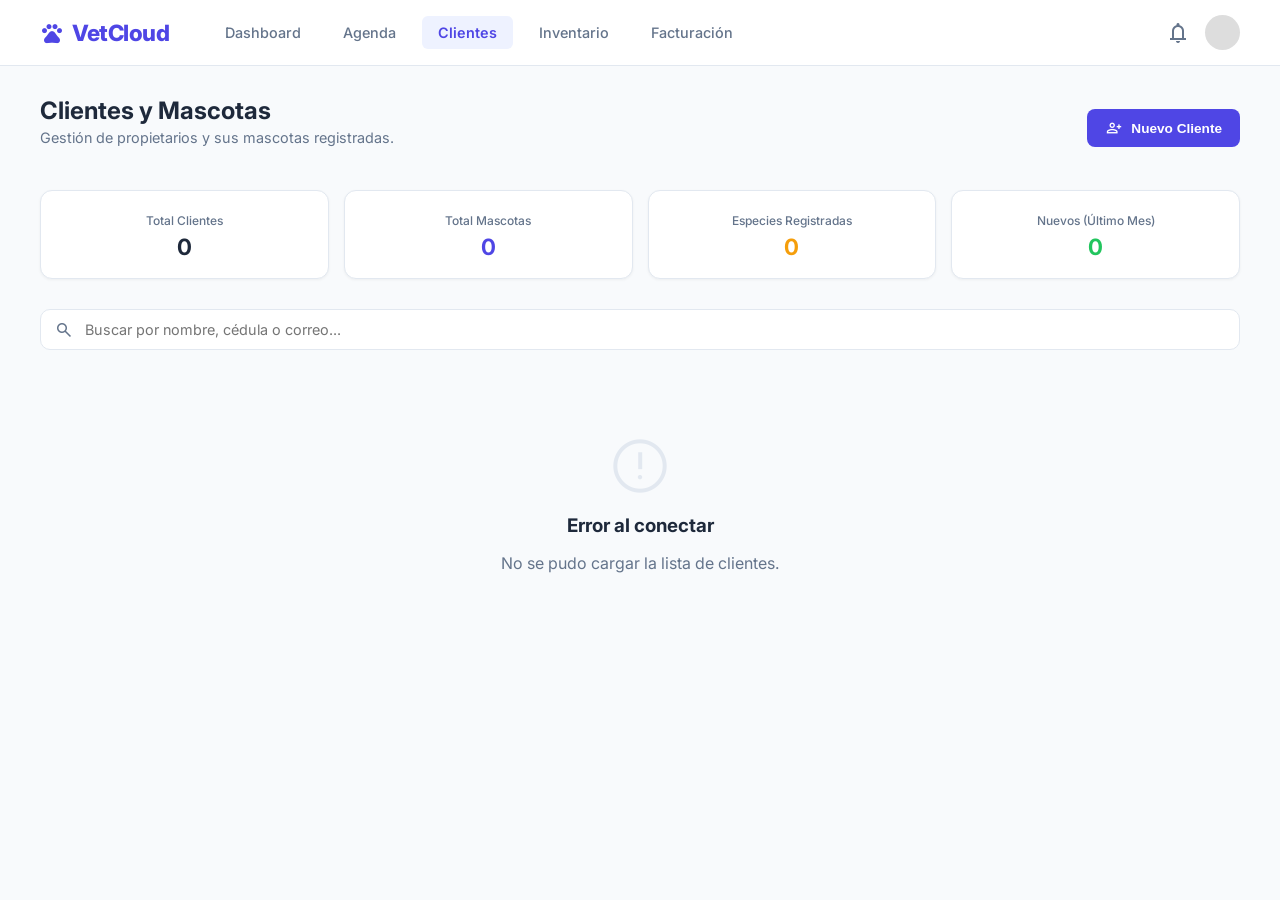
==== Vetcloud-main/Vetcloud-main/clientes.html @ 5e35da04 "añadido clientes y mascotas" ====
<!DOCTYPE html>
<html lang="es">

<head>
    <meta charset="UTF-8">
    <meta name="viewport" content="width=device-width, initial-scale=1.0">
    <title>VetCloud - Clientes y Mascotas</title>
    <meta name="description" content="Gestión de clientes y sus mascotas en VetCloud - Sistema veterinario">
    <link href="https://fonts.googleapis.com/css?family=Inter:400,500,600,700&display=swap" rel="stylesheet" />
    <link href="https://fonts.googleapis.com/css?family=Material+Symbols+Outlined" rel="stylesheet" />
    <style>
        :root {
            --primary: #4f46e5;
            --primary-light: #eef2ff;
            --success: #22c55e;
            --warning: #f59e0b;
            --danger: #ef4444;
            --bg-body: #f8fafc;
            --text-main: #1e293b;
            --text-muted: #64748b;
            --border: #e2e8f0;
            --white: #ffffff;
        }

        body {
            font-family: 'Inter', sans-serif;
            background-color: var(--bg-body);
            color: var(--text-main);
            margin: 0;
            padding: 0;
        }

        /* --- Navbar --- */
        nav {
            height: 65px;
            background: var(--white);
            border-bottom: 1px solid var(--border);
            display: flex;
            align-items: center;
            justify-content: space-between;
            padding: 0 40px;
            position: sticky;
            top: 0;
            z-index: 100;
        }

        .nav-left {
            display: flex;
            align-items: center;
            gap: 40px;
        }

        .logo {
            font-size: 1.4rem;
            font-weight: 800;
            color: var(--primary);
            letter-spacing: -0.5px;
            display: flex;
            align-items: center;
            gap: 8px;
        }

        .nav-links {
            list-style: none;
            padding: 0;
            margin: 0;
            display: flex;
            gap: 10px;
        }

        .nav-links li {
            list-style: none;
        }

        .nav-links a {
            display: block;
            text-decoration: none;
            padding: 8px 16px;
            border-radius: 6px;
            cursor: pointer;
            color: var(--text-muted);
            font-size: 0.9rem;
            font-weight: 500;
            transition: 0.2s;
        }

        .nav-links a:hover {
            color: var(--primary);
            background: var(--primary-light);
        }

        .nav-links li.active a {
            color: var(--primary);
            background: var(--primary-light);
            font-weight: 600;
        }

        /* --- Main --- */
        main {
            max-width: 1200px;
            margin: 30px auto;
            padding: 0 20px;
        }

        .header-section {
            display: flex;
            justify-content: space-between;
            align-items: center;
            margin-bottom: 30px;
        }

        .btn-add {
            background: var(--primary);
            color: white;
            border: none;
            padding: 10px 18px;
            border-radius: 8px;
            font-weight: 600;
            cursor: pointer;
            display: flex;
            align-items: center;
            gap: 8px;
            transition: 0.2s;
            font-size: 0.85rem;
        }

        .btn-add:hover {
            background: #4338ca;
            transform: translateY(-1px);
        }

        /* Stats */
        .stats-grid {
            display: grid;
            grid-template-columns: repeat(4, 1fr);
            gap: 15px;
            margin-bottom: 30px;
        }

        .stat-card {
            background: var(--white);
            padding: 18px;
            border-radius: 12px;
            border: 1px solid var(--border);
            box-shadow: 0 1px 3px rgba(0, 0, 0, 0.05);
            text-align: center;
            transition: 0.2s;
        }

        .stat-card:hover {
            box-shadow: 0 4px 12px rgba(0, 0, 0, 0.08);
            transform: translateY(-2px);
        }

        .stat-label {
            color: var(--text-muted);
            font-size: 0.75rem;
            font-weight: 500;
        }

        .stat-value {
            font-size: 1.4rem;
            font-weight: 700;
            display: block;
            margin-top: 4px;
        }

        /* Search */
        .search-bar {
            display: flex;
            gap: 12px;
            margin-bottom: 24px;
        }

        .search-input-wrapper {
            flex: 1;
            position: relative;
        }

        .search-input-wrapper .material-symbols-outlined {
            position: absolute;
            left: 14px;
            top: 50%;
            transform: translateY(-50%);
            color: var(--text-muted);
            font-size: 20px;
        }

        .search-input-wrapper input {
            width: 100%;
            padding: 11px 14px 11px 44px;
            border: 1px solid var(--border);
            border-radius: 10px;
            font-family: 'Inter', sans-serif;
            font-size: 0.9rem;
            box-sizing: border-box;
            transition: 0.2s;
            background: var(--white);
        }

        .search-input-wrapper input:focus {
            outline: none;
            border-color: var(--primary);
            box-shadow: 0 0 0 3px rgba(79, 70, 229, 0.1);
        }

        /* Clients Grid */
        .clientes-grid {
            display: grid;
            grid-template-columns: repeat(auto-fill, minmax(340px, 1fr));
            gap: 16px;
            margin-bottom: 30px;
        }

        .cliente-card {
            background: var(--white);
            border-radius: 14px;
            border: 1px solid var(--border);
            padding: 22px;
            box-shadow: 0 1px 3px rgba(0, 0, 0, 0.05);
            transition: 0.25s;
            cursor: pointer;
            position: relative;
            overflow: hidden;
        }

        .cliente-card::before {
            content: '';
            position: absolute;
            top: 0;
            left: 0;
            right: 0;
            height: 3px;
            background: linear-gradient(90deg, var(--primary), #818cf8);
            opacity: 0;
            transition: 0.25s;
        }

        .cliente-card:hover {
            box-shadow: 0 8px 25px rgba(79, 70, 229, 0.12);
            transform: translateY(-3px);
            border-color: rgba(79, 70, 229, 0.3);
        }

        .cliente-card:hover::before {
            opacity: 1;
        }

        .cliente-header {
            display: flex;
            justify-content: space-between;
            align-items: flex-start;
            margin-bottom: 14px;
        }

        .cliente-avatar {
            width: 48px;
            height: 48px;
            border-radius: 12px;
            background: linear-gradient(135deg, var(--primary), #818cf8);
            color: white;
            display: flex;
            align-items: center;
            justify-content: center;
            font-weight: 700;
            font-size: 1.1rem;
            flex-shrink: 0;
        }

        .cliente-actions {
            display: flex;
            gap: 4px;
            opacity: 0;
            transition: 0.2s;
        }

        .cliente-card:hover .cliente-actions {
            opacity: 1;
        }

        .action-btn-sm {
            background: var(--bg-body);
            border: none;
            padding: 6px;
            border-radius: 6px;
            cursor: pointer;
            color: var(--text-muted);
            transition: 0.2s;
            display: flex;
            align-items: center;
        }

        .action-btn-sm:hover {
            background: var(--primary-light);
            color: var(--primary);
        }

        .action-btn-sm.danger:hover {
            background: #fee2e2;
            color: var(--danger);
        }

        .action-btn-sm .material-symbols-outlined {
            font-size: 18px;
        }

        .cliente-info h3 {
            margin: 0 0 4px;
            font-size: 1rem;
            font-weight: 700;
        }

        .cliente-info .cedula {
            color: var(--text-muted);
            font-size: 0.8rem;
            font-weight: 500;
        }

        .cliente-details {
            display: flex;
            flex-direction: column;
            gap: 6px;
            margin-top: 12px;
            padding-top: 12px;
            border-top: 1px solid var(--border);
        }

        .cliente-detail {
            display: flex;
            align-items: center;
            gap: 8px;
            color: var(--text-muted);
            font-size: 0.82rem;
        }

        .cliente-detail .material-symbols-outlined {
            font-size: 16px;
            color: var(--primary);
        }

        .mascotas-count {
            display: inline-flex;
            align-items: center;
            gap: 5px;
            background: var(--primary-light);
            color: var(--primary);
            padding: 4px 10px;
            border-radius: 20px;
            font-size: 0.72rem;
            font-weight: 700;
            margin-top: 10px;
        }

        .mascotas-count .material-symbols-outlined {
            font-size: 14px;
        }

        /* Panel de mascotas */
        .mascotas-panel-overlay {
            display: none;
            position: fixed;
            inset: 0;
            background: rgba(0, 0, 0, 0.4);
            z-index: 200;
            justify-content: flex-end;
        }

        .mascotas-panel-overlay.active {
            display: flex;
        }

        .mascotas-panel {
            background: var(--white);
            width: 520px;
            max-width: 90vw;
            height: 100vh;
            overflow-y: auto;
            box-shadow: -10px 0 40px rgba(0, 0, 0, 0.15);
            animation: slideInPanel 0.3s ease;
        }

        @keyframes slideInPanel {
            from {
                transform: translateX(100%);
            }
            to {
                transform: translateX(0);
            }
        }

        .panel-header {
            padding: 24px;
            border-bottom: 1px solid var(--border);
            display: flex;
            justify-content: space-between;
            align-items: center;
            position: sticky;
            top: 0;
            background: var(--white);
            z-index: 10;
        }

        .panel-header h2 {
            margin: 0;
            font-size: 1.15rem;
        }

        .panel-close {
            background: var(--bg-body);
            border: none;
            padding: 8px;
            border-radius: 8px;
            cursor: pointer;
            color: var(--text-muted);
            transition: 0.2s;
            display: flex;
            align-items: center;
        }

        .panel-close:hover {
            background: #fee2e2;
            color: var(--danger);
        }

        .panel-client-info {
            padding: 20px 24px;
            background: var(--bg-body);
            border-bottom: 1px solid var(--border);
        }

        .panel-client-info h3 {
            margin: 0 0 6px;
            font-size: 1rem;
        }

        .panel-client-info p {
            margin: 2px 0;
            font-size: 0.82rem;
            color: var(--text-muted);
        }

        .panel-body {
            padding: 24px;
        }

        .panel-section-header {
            display: flex;
            justify-content: space-between;
            align-items: center;
            margin-bottom: 16px;
        }

        .panel-section-header h3 {
            margin: 0;
            font-size: 0.95rem;
            display: flex;
            align-items: center;
            gap: 6px;
        }

        .panel-section-header h3 .material-symbols-outlined {
            font-size: 20px;
            color: var(--primary);
        }

        .btn-add-sm {
            background: var(--primary);
            color: white;
            border: none;
            padding: 7px 14px;
            border-radius: 7px;
            font-weight: 600;
            cursor: pointer;
            font-size: 0.78rem;
            display: flex;
            align-items: center;
            gap: 5px;
            transition: 0.2s;
        }

        .btn-add-sm:hover {
            background: #4338ca;
        }

        .btn-add-sm .material-symbols-outlined {
            font-size: 16px;
        }

        /* Mascota Card */
        .mascota-card {
            background: var(--bg-body);
            border: 1px solid var(--border);
            border-radius: 12px;
            padding: 18px;
            margin-bottom: 12px;
            transition: 0.2s;
        }

        .mascota-card:hover {
            border-color: rgba(79, 70, 229, 0.3);
            box-shadow: 0 2px 8px rgba(0, 0, 0, 0.06);
        }

        .mascota-header {
            display: flex;
            justify-content: space-between;
            align-items: flex-start;
            margin-bottom: 10px;
        }

        .mascota-icon {
            width: 40px;
            height: 40px;
            border-radius: 10px;
            display: flex;
            align-items: center;
            justify-content: center;
            font-size: 20px;
        }

        .mascota-icon.perro {
            background: #fef3c7;
        }

        .mascota-icon.gato {
            background: #f3e8ff;
        }

        .mascota-icon.ave {
            background: #e0f2fe;
        }

        .mascota-icon.otro {
            background: #dcfce7;
        }

        .mascota-info h4 {
            margin: 0 0 3px;
            font-size: 0.95rem;
            font-weight: 700;
        }

        .mascota-info .especie-raza {
            color: var(--text-muted);
            font-size: 0.78rem;
        }

        .mascota-details-grid {
            display: grid;
            grid-template-columns: repeat(2, 1fr);
            gap: 8px;
            margin-top: 10px;
        }

        .mascota-detail {
            display: flex;
            align-items: center;
            gap: 6px;
            font-size: 0.78rem;
            color: var(--text-muted);
        }

        .mascota-detail .material-symbols-outlined {
            font-size: 14px;
            color: var(--primary);
        }

        .mascota-notas {
            margin-top: 10px;
            padding-top: 10px;
            border-top: 1px dashed var(--border);
            font-size: 0.78rem;
            color: var(--text-muted);
        }

        .mascota-actions {
            display: flex;
            gap: 4px;
        }

        .empty-mascotas {
            text-align: center;
            padding: 40px 20px;
            color: var(--text-muted);
        }

        .empty-mascotas .material-symbols-outlined {
            font-size: 48px;
            color: var(--border);
            display: block;
            margin-bottom: 12px;
        }

        /* Modal */
        .modal-overlay {
            display: none;
            position: fixed;
            inset: 0;
            background: rgba(0, 0, 0, 0.4);
            z-index: 300;
            justify-content: center;
            align-items: center;
        }

        .modal-overlay.active {
            display: flex;
        }

        .modal {
            background: var(--white);
            border-radius: 16px;
            padding: 30px;
            width: 520px;
            max-width: 90vw;
            max-height: 85vh;
            overflow-y: auto;
            box-shadow: 0 20px 60px rgba(0, 0, 0, 0.15);
            animation: fadeInModal 0.25s ease;
        }

        @keyframes fadeInModal {
            from {
                transform: translateY(20px) scale(0.97);
                opacity: 0;
            }
            to {
                transform: translateY(0) scale(1);
                opacity: 1;
            }
        }

        .modal h2 {
            margin: 0 0 20px;
            font-size: 1.2rem;
        }

        .form-group {
            margin-bottom: 16px;
        }

        .form-group label {
            display: block;
            font-size: 0.8rem;
            font-weight: 600;
            color: var(--text-muted);
            margin-bottom: 6px;
            text-transform: uppercase;
            letter-spacing: 0.5px;
        }

        .form-group input,
        .form-group select,
        .form-group textarea {
            width: 100%;
            padding: 10px 14px;
            border: 1px solid var(--border);
            border-radius: 8px;
            font-family: 'Inter', sans-serif;
            font-size: 0.9rem;
            box-sizing: border-box;
            transition: 0.2s;
        }

        .form-group input:focus,
        .form-group select:focus,
        .form-group textarea:focus {
            outline: none;
            border-color: var(--primary);
            box-shadow: 0 0 0 3px rgba(79, 70, 229, 0.1);
        }

        .form-group textarea {
            resize: vertical;
            min-height: 80px;
        }

        .form-row {
            display: grid;
            grid-template-columns: 1fr 1fr;
            gap: 12px;
        }

        .form-row-3 {
            display: grid;
            grid-template-columns: 1fr 1fr 1fr;
            gap: 12px;
        }

        .modal-actions {
            display: flex;
            gap: 10px;
            margin-top: 20px;
        }

        .modal-actions button {
            flex: 1;
            padding: 12px;
            border-radius: 8px;
            font-weight: 600;
            cursor: pointer;
            font-size: 0.9rem;
            transition: 0.2s;
        }

        .btn-cancel {
            background: var(--bg-body);
            border: 1px solid var(--border);
            color: var(--text-main);
        }

        .btn-cancel:hover {
            background: #e2e8f0;
        }

        .btn-submit {
            background: var(--primary);
            border: none;
            color: white;
        }

        .btn-submit:hover {
            background: #4338ca;
        }

        /* Toast */
        .toast {
            position: fixed;
            bottom: 30px;
            right: 30px;
            background: #065f46;
            color: white;
            padding: 14px 24px;
            border-radius: 10px;
            font-weight: 600;
            font-size: 0.9rem;
            z-index: 400;
            display: none;
            box-shadow: 0 4px 15px rgba(0, 0, 0, 0.2);
        }

        .toast.show {
            display: block;
            animation: slideIn 0.3s ease;
        }

        .toast.error {
            background: var(--danger);
        }

        @keyframes slideIn {
            from {
                transform: translateY(20px);
                opacity: 0;
            }
            to {
                transform: translateY(0);
                opacity: 1;
            }
        }

        .empty-state {
            text-align: center;
            padding: 60px 20px;
            color: var(--text-muted);
        }

        .empty-state .material-symbols-outlined {
            font-size: 64px;
            color: var(--border);
            display: block;
            margin-bottom: 16px;
        }

        .empty-state h3 {
            margin: 0 0 8px;
            color: var(--text-main);
        }

        @media (max-width: 768px) {
            .stats-grid {
                grid-template-columns: repeat(2, 1fr);
            }

            .clientes-grid {
                grid-template-columns: 1fr;
            }

            .form-row,
            .form-row-3 {
                grid-template-columns: 1fr;
            }

            .mascotas-panel {
                width: 100vw;
            }
        }
        /* Inline pet cards in modal */
        .mascota-inline-card {
            background: var(--bg-body);
            border: 1px solid var(--border);
            border-radius: 10px;
            padding: 16px;
            margin-bottom: 10px;
            position: relative;
            animation: fadeInModal 0.2s ease;
        }

        .mascota-inline-header {
            display: flex;
            justify-content: space-between;
            align-items: center;
            margin-bottom: 12px;
        }

        .mascota-inline-header span {
            font-weight: 700;
            font-size: 0.85rem;
            color: var(--primary);
            display: flex;
            align-items: center;
            gap: 5px;
        }

        .btn-remove-mascota {
            background: none;
            border: none;
            color: #cbd5e1;
            cursor: pointer;
            padding: 4px;
            border-radius: 4px;
            transition: 0.2s;
            display: flex;
            align-items: center;
        }

        .btn-remove-mascota:hover {
            color: var(--danger);
            background: #fee2e2;
        }

        .mascota-inline-card .form-group {
            margin-bottom: 10px;
        }

        .mascota-inline-card .form-group label {
            font-size: 0.7rem;
            margin-bottom: 4px;
        }

        .mascota-inline-card .form-group input,
        .mascota-inline-card .form-group select {
            padding: 8px 10px;
            font-size: 0.82rem;
        }
    </style>
</head>

<body>

    <nav>
        <div class="nav-left">
            <div class="logo">
                <span class="material-symbols-outlined">pets</span> VetCloud
            </div>
            <ul class="nav-links">
                <li><a href="menu.html">Dashboard</a></li>
                <li><a href="agenda.html">Agenda</a></li>
                <li class="active"><a href="clientes.html">Clientes</a></li>
                <li><a href="inventario.html">Inventario</a></li>
                <li><a href="factura.html">Facturación</a></li>
            </ul>
        </div>
        <div class="nav-right" style="display: flex; align-items: center; gap: 15px;">
            <span class="material-symbols-outlined"
                style="color: var(--text-muted); cursor: pointer;">notifications</span>
            <div style="width: 35px; height: 35px; background: #ddd; border-radius: 50%;"></div>
        </div>
    </nav>

    <main>
        <header class="header-section">
            <div>
                <h1 style="margin:0; font-size: 1.5rem; font-weight: 700;">Clientes y Mascotas</h1>
                <p style="color: var(--text-muted); font-size: 0.9rem; margin-top: 4px;">Gestión de propietarios y sus mascotas registradas.</p>
            </div>
            <button class="btn-add" onclick="abrirModalCliente()">
                <span class="material-symbols-outlined" style="font-size: 18px;">person_add</span> Nuevo Cliente
            </button>
        </header>

        <!-- Stats -->
        <section class="stats-grid">
            <div class="stat-card">
                <span class="stat-label">Total Clientes</span>
                <span class="stat-value" id="stat-clientes">—</span>
            </div>
            <div class="stat-card">
                <span class="stat-label">Total Mascotas</span>
                <span class="stat-value" id="stat-mascotas" style="color: var(--primary);">—</span>
            </div>
            <div class="stat-card">
                <span class="stat-label">Especies Registradas</span>
                <span class="stat-value" id="stat-especies" style="color: var(--warning);">—</span>
            </div>
            <div class="stat-card">
                <span class="stat-label">Nuevos (Último Mes)</span>
                <span class="stat-value" id="stat-nuevos" style="color: var(--success);">—</span>
            </div>
        </section>

        <!-- Search -->
        <div class="search-bar">
            <div class="search-input-wrapper">
                <span class="material-symbols-outlined">search</span>
                <input type="text" id="buscarCliente" placeholder="Buscar por nombre, cédula o correo..." oninput="buscarClientes()">
            </div>
        </div>

        <!-- Clients Grid -->
        <div class="clientes-grid" id="clientesGrid">
            <div class="empty-state" style="grid-column: 1 / -1;">
                <span class="material-symbols-outlined">hourglass_empty</span>
                <h3>Cargando clientes...</h3>
            </div>
        </div>
    </main>

    <!-- Modal Cliente + Mascotas -->
    <div class="modal-overlay" id="modalCliente">
        <div class="modal" style="width: 640px;">
            <h2 id="modalClienteTitulo">Nuevo Cliente</h2>
            <form id="formCliente" onsubmit="enviarFormularioCliente(event)">
                <input type="hidden" id="clienteAccion" value="crear_cliente">
                <input type="hidden" id="clienteId">

                <div class="form-row">
                    <div class="form-group">
                        <label>Cédula</label>
                        <input type="text" id="inp-cedula" required placeholder="V-12345678">
                    </div>
                    <div class="form-group">
                        <label>Nombre Completo</label>
                        <input type="text" id="inp-nombre" required placeholder="Nombre y Apellido">
                    </div>
                </div>

                <div class="form-row">
                    <div class="form-group">
                        <label>Teléfono</label>
                        <input type="text" id="inp-telefono" placeholder="0412-1234567">
                    </div>
                    <div class="form-group">
                        <label>Correo Electrónico</label>
                        <input type="email" id="inp-email" placeholder="correo@ejemplo.com">
                    </div>
                </div>

                <div class="form-group">
                    <label>Dirección</label>
                    <textarea id="inp-direccion" placeholder="Dirección completa del cliente..." style="min-height: 60px;"></textarea>
                </div>

                <!-- Sección de mascotas inline -->
                <div id="seccionMascotas" style="margin-top: 8px;">
                    <div style="display: flex; justify-content: space-between; align-items: center; margin-bottom: 12px; padding-top: 16px; border-top: 2px solid var(--border);">
                        <label style="display: flex; align-items: center; gap: 6px; margin: 0; font-size: 0.85rem; font-weight: 700; color: var(--text-main); text-transform: none; letter-spacing: 0;">
                            <span class="material-symbols-outlined" style="font-size: 20px; color: var(--primary);">pets</span>
                            Mascotas del Cliente
                        </label>
                        <button type="button" class="btn-add-sm" onclick="agregarMascotaInline()">
                            <span class="material-symbols-outlined">add</span> Agregar Mascota
                        </button>
                    </div>
                    <div id="mascotasInlineList">
                        <!-- Se llena dinámicamente -->
                    </div>
                    <div id="sinMascotasMsg" style="text-align: center; padding: 20px; color: var(--text-muted); font-size: 0.82rem; background: var(--bg-body); border-radius: 10px; border: 1px dashed var(--border);">
                        <span class="material-symbols-outlined" style="font-size: 28px; color: var(--border); display: block; margin-bottom: 6px;">pets</span>
                        Haz clic en "Agregar Mascota" para registrar las mascotas del cliente.
                    </div>
                </div>

                <div class="modal-actions">
                    <button type="button" class="btn-cancel" onclick="cerrarModalCliente()">Cancelar</button>
                    <button type="submit" class="btn-submit">Guardar Cliente y Mascotas</button>
                </div>
            </form>
        </div>
    </div>

    <!-- Modal Mascota -->
    <div class="modal-overlay" id="modalMascota">
        <div class="modal">
            <h2 id="modalMascotaTitulo">Nueva Mascota</h2>
            <form id="formMascota" action="clientes_post.php" method="POST">
                <input type="hidden" name="accion" id="mascotaAccion" value="crear_mascota">
                <input type="hidden" name="id_mascota" id="mascotaId">
                <input type="hidden" name="id_cliente" id="mascotaClienteId">

                <div class="form-row">
                    <div class="form-group">
                        <label>Nombre de la Mascota</label>
                        <input type="text" name="nombre_animal" id="inp-m-nombre" required placeholder="Nombre de la mascota">
                    </div>
                    <div class="form-group">
                        <label>Especie</label>
                        <select name="especie" id="inp-m-especie" required>
                            <option value="">— Seleccione —</option>
                            <option value="Perro">Perro</option>
                            <option value="Gato">Gato</option>
                            <option value="Ave">Ave</option>
                            <option value="Reptil">Reptil</option>
                            <option value="Roedor">Roedor</option>
                            <option value="Otro">Otro</option>
                        </select>
                    </div>
                </div>

                <div class="form-row-3">
                    <div class="form-group">
                        <label>Raza</label>
                        <input type="text" name="raza" id="inp-m-raza" placeholder="Labrador, Siamés...">
                    </div>
                    <div class="form-group">
                        <label>Edad</label>
                        <input type="text" name="edad" id="inp-m-edad" placeholder="2 años">
                    </div>
                    <div class="form-group">
                        <label>Peso (kg)</label>
                        <input type="number" step="0.1" name="peso" id="inp-m-peso" placeholder="5.5">
                    </div>
                </div>

                <div class="form-row">
                    <div class="form-group">
                        <label>Sexo</label>
                        <select name="sexo" id="inp-m-sexo">
                            <option value="">— Seleccione —</option>
                            <option value="Macho">Macho</option>
                            <option value="Hembra">Hembra</option>
                        </select>
                    </div>
                    <div class="form-group">
                        <label>Color</label>
                        <input type="text" name="color" id="inp-m-color" placeholder="Negro, Blanco...">
                    </div>
                </div>

                <div class="form-group">
                    <label>Notas Médicas</label>
                    <textarea name="notas_medicas" id="inp-m-notas" placeholder="Alergias, condiciones, tratamientos..."></textarea>
                </div>

                <div class="modal-actions">
                    <button type="button" class="btn-cancel" onclick="cerrarModalMascota()">Cancelar</button>
                    <button type="submit" class="btn-submit">Guardar Mascota</button>
                </div>
            </form>
        </div>
    </div>

    <!-- Panel lateral de mascotas -->
    <div class="mascotas-panel-overlay" id="panelMascotas">
        <div class="mascotas-panel">
            <div class="panel-header">
                <h2>Mascotas del Cliente</h2>
                <button class="panel-close" onclick="cerrarPanel()">
                    <span class="material-symbols-outlined">close</span>
                </button>
            </div>
            <div class="panel-client-info" id="panelClienteInfo">
                <!-- Se llena dinámicamente -->
            </div>
            <div class="panel-body">
                <div class="panel-section-header">
                    <h3>
                        <span class="material-symbols-outlined">pets</span>
                        Mascotas Registradas
                    </h3>
                    <button class="btn-add-sm" id="btnAgregarMascota" onclick="abrirModalMascota()">
                        <span class="material-symbols-outlined">add</span> Agregar
                    </button>
                </div>
                <div id="listaMascotas">
                    <!-- Se llena dinámicamente -->
                </div>
            </div>
        </div>
    </div>

    <div class="toast" id="toast"></div>

    <script>
        let clienteActual = null;
        let debounceTimer = null;
        let mascotaInlineCount = 0;

        // ===== Cargar estadísticas =====
        function cargarEstadisticas() {
            fetch('clientes_post.php?accion=estadisticas')
                .then(r => r.json())
                .then(data => {
                    document.getElementById('stat-clientes').textContent = data.total_clientes;
                    document.getElementById('stat-mascotas').textContent = data.total_mascotas;
                    document.getElementById('stat-especies').textContent = data.total_especies;
                    document.getElementById('stat-nuevos').textContent = data.nuevos_mes;
                })
                .catch(() => {
                    document.getElementById('stat-clientes').textContent = '0';
                    document.getElementById('stat-mascotas').textContent = '0';
                    document.getElementById('stat-especies').textContent = '0';
                    document.getElementById('stat-nuevos').textContent = '0';
                });
        }

        // ===== Cargar clientes =====
        function cargarClientes(buscar = '') {
            fetch('clientes_post.php?accion=listar&buscar=' + encodeURIComponent(buscar))
                .then(r => r.json())
                .then(clientes => {
                    const grid = document.getElementById('clientesGrid');
                    if (!clientes || clientes.length === 0) {
                        grid.innerHTML = `
                            <div class="empty-state" style="grid-column: 1 / -1;">
                                <span class="material-symbols-outlined">person_off</span>
                                <h3>No se encontraron clientes</h3>
                                <p>Registra un nuevo cliente para comenzar.</p>
                            </div>`;
                        return;
                    }

                    grid.innerHTML = clientes.map(c => {
                        const initials = c.nombre_completo.split(' ').map(n => n[0]).join('').substring(0, 2).toUpperCase();
                        return `
                        <div class="cliente-card" onclick="verMascotas(${c.id_cliente})">
                            <div class="cliente-header">
                                <div style="display: flex; gap: 14px; align-items: center;">
                                    <div class="cliente-avatar">${initials}</div>
                                    <div class="cliente-info">
                                        <h3>${c.nombre_completo}</h3>
                                        <span class="cedula">${c.cedula}</span>
                                    </div>
                                </div>
                                <div class="cliente-actions">
                                    <button class="action-btn-sm" onclick="event.stopPropagation(); editarCliente(${c.id_cliente})" title="Editar">
                                        <span class="material-symbols-outlined">edit</span>
                                    </button>
                                    <button class="action-btn-sm danger" onclick="event.stopPropagation(); eliminarCliente(${c.id_cliente}, '${c.nombre_completo.replace(/'/g, "\\'")}')" title="Eliminar">
                                        <span class="material-symbols-outlined">delete</span>
                                    </button>
                                </div>
                            </div>
                            <div class="cliente-details">
                                ${c.telefono ? `<div class="cliente-detail"><span class="material-symbols-outlined">call</span> ${c.telefono}</div>` : ''}
                                ${c.email ? `<div class="cliente-detail"><span class="material-symbols-outlined">mail</span> ${c.email}</div>` : ''}
                                ${c.direccion ? `<div class="cliente-detail"><span class="material-symbols-outlined">location_on</span> ${c.direccion}</div>` : ''}
                            </div>
                            <div class="mascotas-count">
                                <span class="material-symbols-outlined">pets</span>
                                ${c.total_mascotas} mascota${c.total_mascotas != 1 ? 's' : ''}
                            </div>
                        </div>`;
                    }).join('');
                })
                .catch(() => {
                    document.getElementById('clientesGrid').innerHTML = `
                        <div class="empty-state" style="grid-column: 1 / -1;">
                            <span class="material-symbols-outlined">error</span>
                            <h3>Error al conectar</h3>
                            <p>No se pudo cargar la lista de clientes.</p>
                        </div>`;
                });
        }

        // ===== Búsqueda con debounce =====
        function buscarClientes() {
            clearTimeout(debounceTimer);
            debounceTimer = setTimeout(() => {
                cargarClientes(document.getElementById('buscarCliente').value);
            }, 300);
        }

        // ===== Inline Pet Forms =====
        function agregarMascotaInline() {
            mascotaInlineCount++;
            const idx = mascotaInlineCount;
            document.getElementById('sinMascotasMsg').style.display = 'none';

            const div = document.createElement('div');
            div.className = 'mascota-inline-card';
            div.id = 'mascota-inline-' + idx;
            div.innerHTML = `
                <div class="mascota-inline-header">
                    <span><span class="material-symbols-outlined" style="font-size: 16px;">pets</span> Mascota #${idx}</span>
                    <button type="button" class="btn-remove-mascota" onclick="removerMascotaInline(${idx})">
                        <span class="material-symbols-outlined" style="font-size: 18px;">close</span>
                    </button>
                </div>
                <div class="form-row">
                    <div class="form-group">
                        <label>Nombre</label>
                        <input type="text" data-mascota="${idx}" data-field="nombre_animal" required placeholder="Nombre de la mascota">
                    </div>
                    <div class="form-group">
                        <label>Especie</label>
                        <select data-mascota="${idx}" data-field="especie" required>
                            <option value="">— Seleccione —</option>
                            <option value="Perro">Perro</option>
                            <option value="Gato">Gato</option>
                            <option value="Ave">Ave</option>
                            <option value="Reptil">Reptil</option>
                            <option value="Roedor">Roedor</option>
                            <option value="Otro">Otro</option>
                        </select>
                    </div>
                </div>
                <div class="form-row-3">
                    <div class="form-group">
                        <label>Raza</label>
                        <input type="text" data-mascota="${idx}" data-field="raza" placeholder="Labrador...">
                    </div>
                    <div class="form-group">
                        <label>Edad</label>
                        <input type="text" data-mascota="${idx}" data-field="edad" placeholder="2 años">
                    </div>
                    <div class="form-group">
                        <label>Peso (kg)</label>
                        <input type="number" step="0.1" data-mascota="${idx}" data-field="peso" placeholder="5.5">
                    </div>
                </div>
                <div class="form-row">
                    <div class="form-group">
                        <label>Sexo</label>
                        <select data-mascota="${idx}" data-field="sexo">
                            <option value="">— Seleccione —</option>
                            <option value="Macho">Macho</option>
                            <option value="Hembra">Hembra</option>
                        </select>
                    </div>
                    <div class="form-group">
                        <label>Color</label>
                        <input type="text" data-mascota="${idx}" data-field="color" placeholder="Negro, Blanco...">
                    </div>
                </div>
            `;
            document.getElementById('mascotasInlineList').appendChild(div);
        }

        function removerMascotaInline(idx) {
            const el = document.getElementById('mascota-inline-' + idx);
            if (el) el.remove();
            // Show placeholder if no pets left
            if (document.getElementById('mascotasInlineList').children.length === 0) {
                document.getElementById('sinMascotasMsg').style.display = 'block';
            }
        }

        function recogerMascotasInline() {
            const mascotas = [];
            const cards = document.querySelectorAll('.mascota-inline-card');
            cards.forEach(card => {
                const idx = card.id.replace('mascota-inline-', '');
                const getVal = (field) => {
                    const el = card.querySelector(`[data-mascota="${idx}"][data-field="${field}"]`);
                    return el ? el.value.trim() : '';
                };
                const nombre = getVal('nombre_animal');
                const especie = getVal('especie');
                if (nombre && especie) {
                    mascotas.push({
                        nombre_animal: nombre,
                        especie: especie,
                        raza: getVal('raza'),
                        edad: getVal('edad'),
                        peso: getVal('peso'),
                        sexo: getVal('sexo'),
                        color: getVal('color'),
                        notas_medicas: ''
                    });
                }
            });
            return mascotas;
        }

        // ===== Enviar formulario (cliente + mascotas por JSON) =====
        function enviarFormularioCliente(e) {
            e.preventDefault();
            const accion = document.getElementById('clienteAccion').value;
            const idCliente = document.getElementById('clienteId').value;

            // Si es editar, enviar como form POST normal
            if (accion === 'editar_cliente') {
                const form = document.createElement('form');
                form.method = 'POST';
                form.action = 'clientes_post.php';
                form.innerHTML = `
                    <input type="hidden" name="accion" value="editar_cliente">
                    <input type="hidden" name="id_cliente" value="${idCliente}">
                    <input type="hidden" name="cedula" value="${document.getElementById('inp-cedula').value}">
                    <input type="hidden" name="nombre_completo" value="${document.getElementById('inp-nombre').value}">
                    <input type="hidden" name="telefono" value="${document.getElementById('inp-telefono').value}">
                    <input type="hidden" name="email" value="${document.getElementById('inp-email').value}">
                    <input type="hidden" name="direccion" value="${document.getElementById('inp-direccion').value}">
                `;
                document.body.appendChild(form);
                form.submit();
                return;
            }

            // Crear cliente + mascotas via JSON
            const data = {
                accion: 'crear_cliente_con_mascotas',
                cliente: {
                    cedula: document.getElementById('inp-cedula').value,
                    nombre_completo: document.getElementById('inp-nombre').value,
                    telefono: document.getElementById('inp-telefono').value,
                    email: document.getElementById('inp-email').value,
                    direccion: document.getElementById('inp-direccion').value
                },
                mascotas: recogerMascotasInline()
            };

            // Validar que al menos los campos de mascota requeridos estén llenos
            const cards = document.querySelectorAll('.mascota-inline-card');
            for (const card of cards) {
                const idx = card.id.replace('mascota-inline-', '');
                const nombre = card.querySelector(`[data-mascota="${idx}"][data-field="nombre_animal"]`);
                const especie = card.querySelector(`[data-mascota="${idx}"][data-field="especie"]`);
                if (!nombre.value.trim() || !especie.value) {
                    nombre.focus();
                    mostrarToast('❌ Completa el nombre y especie de todas las mascotas', true);
                    return;
                }
            }

            fetch('clientes_post.php', {
                method: 'POST',
                headers: { 'Content-Type': 'application/json' },
                body: JSON.stringify(data)
            })
            .then(r => r.json())
            .then(res => {
                if (res.success) {
                    window.location.href = 'clientes.html?msg=cliente_creado';
                } else {
                    mostrarToast('❌ ' + (res.error || 'Error al crear cliente'), true);
                }
            })
            .catch(() => {
                mostrarToast('❌ Error de conexión', true);
            });
        }

        // ===== Modal Cliente =====
        function abrirModalCliente() {
            document.getElementById('modalClienteTitulo').textContent = 'Nuevo Cliente y Mascotas';
            document.getElementById('clienteAccion').value = 'crear_cliente';
            document.getElementById('formCliente').reset();
            document.getElementById('clienteId').value = '';
            // Limpiar mascotas inline
            document.getElementById('mascotasInlineList').innerHTML = '';
            document.getElementById('sinMascotasMsg').style.display = 'block';
            document.getElementById('seccionMascotas').style.display = 'block';
            mascotaInlineCount = 0;
            document.getElementById('modalCliente').classList.add('active');
        }

        function cerrarModalCliente() {
            document.getElementById('modalCliente').classList.remove('active');
        }

        function editarCliente(id) {
            fetch('clientes_post.php?accion=obtener_cliente&id=' + id)
                .then(r => r.json())
                .then(c => {
                    document.getElementById('modalClienteTitulo').textContent = 'Editar Cliente';
                    document.getElementById('clienteAccion').value = 'editar_cliente';
                    document.getElementById('clienteId').value = c.id_cliente;
                    document.getElementById('inp-cedula').value = c.cedula;
                    document.getElementById('inp-nombre').value = c.nombre_completo;
                    document.getElementById('inp-telefono').value = c.telefono || '';
                    document.getElementById('inp-email').value = c.email || '';
                    document.getElementById('inp-direccion').value = c.direccion || '';
                    // Ocultar sección de mascotas en modo edición
                    document.getElementById('seccionMascotas').style.display = 'none';
                    document.getElementById('modalCliente').classList.add('active');
                });
        }

        function eliminarCliente(id, nombre) {
            if (!confirm(`¿Seguro que desea eliminar al cliente "${nombre}"?\n\nNota: No podrá eliminarse si tiene mascotas registradas.`)) return;
            const form = document.createElement('form');
            form.method = 'POST';
            form.action = 'clientes_post.php';
            form.innerHTML = `<input type="hidden" name="accion" value="eliminar_cliente"><input type="hidden" name="id_cliente" value="${id}">`;
            document.body.appendChild(form);
            form.submit();
        }

        // ===== Panel de Mascotas =====
        function verMascotas(idCliente) {
            fetch('clientes_post.php?accion=obtener_cliente&id=' + idCliente)
                .then(r => r.json())
                .then(cliente => {
                    clienteActual = cliente;
                    document.getElementById('panelClienteInfo').innerHTML = `
                        <h3>${cliente.nombre_completo}</h3>
                        <p>${cliente.cedula} • ${cliente.telefono || 'Sin teléfono'}</p>
                        <p>${cliente.email || 'Sin correo'}</p>
                    `;
                    document.getElementById('mascotaClienteId').value = cliente.id_cliente;
                    cargarMascotasPanel(idCliente);
                    document.getElementById('panelMascotas').classList.add('active');
                });
        }

        function cerrarPanel() {
            document.getElementById('panelMascotas').classList.remove('active');
            clienteActual = null;
        }

        function cargarMascotasPanel(idCliente) {
            fetch('clientes_post.php?accion=listar_mascotas&id_cliente=' + idCliente)
                .then(r => r.json())
                .then(mascotas => {
                    const container = document.getElementById('listaMascotas');
                    if (!mascotas || mascotas.length === 0) {
                        container.innerHTML = `
                            <div class="empty-mascotas">
                                <span class="material-symbols-outlined">pets</span>
                                <p>Este cliente no tiene mascotas registradas.</p>
                            </div>`;
                        return;
                    }

                    container.innerHTML = mascotas.map(m => {
                        const iconClass = {
                            'Perro': 'perro', 'Gato': 'gato', 'Ave': 'ave'
                        }[m.especie] || 'otro';
                        const emoji = {
                            'Perro': '🐕', 'Gato': '🐱', 'Ave': '🐦', 'Reptil': '🦎', 'Roedor': '🐹'
                        }[m.especie] || '🐾';

                        return `
                        <div class="mascota-card">
                            <div class="mascota-header">
                                <div style="display: flex; gap: 12px; align-items: center;">
                                    <div class="mascota-icon ${iconClass}">${emoji}</div>
                                    <div class="mascota-info">
                                        <h4>${m.nombre_animal}</h4>
                                        <span class="especie-raza">${m.especie}${m.raza ? ' • ' + m.raza : ''}</span>
                                    </div>
                                </div>
                                <div class="mascota-actions">
                                    <button class="action-btn-sm" onclick="editarMascota(${m.id_mascota}, ${m.id_cliente})" title="Editar">
                                        <span class="material-symbols-outlined">edit</span>
                                    </button>
                                    <button class="action-btn-sm danger" onclick="eliminarMascota(${m.id_mascota}, ${m.id_cliente}, '${m.nombre_animal.replace(/'/g, "\\'")}')" title="Eliminar">
                                        <span class="material-symbols-outlined">delete</span>
                                    </button>
                                </div>
                            </div>
                            <div class="mascota-details-grid">
                                ${m.edad ? `<div class="mascota-detail"><span class="material-symbols-outlined">cake</span> ${m.edad}</div>` : ''}
                                ${m.peso ? `<div class="mascota-detail"><span class="material-symbols-outlined">monitor_weight</span> ${m.peso} kg</div>` : ''}
                                ${m.sexo ? `<div class="mascota-detail"><span class="material-symbols-outlined">${m.sexo === 'Macho' ? 'male' : 'female'}</span> ${m.sexo}</div>` : ''}
                                ${m.color ? `<div class="mascota-detail"><span class="material-symbols-outlined">palette</span> ${m.color}</div>` : ''}
                            </div>
                            ${m.notas_medicas ? `<div class="mascota-notas"><strong>Notas:</strong> ${m.notas_medicas}</div>` : ''}
                        </div>`;
                    }).join('');
                })
                .catch(() => {
                    document.getElementById('listaMascotas').innerHTML = `
                        <div class="empty-mascotas">
                            <span class="material-symbols-outlined">error</span>
                            <p>Error al cargar las mascotas.</p>
                        </div>`;
                });
        }

        // ===== Modal Mascota (para agregar desde panel) =====
        function abrirModalMascota() {
            document.getElementById('modalMascotaTitulo').textContent = 'Nueva Mascota';
            document.getElementById('mascotaAccion').value = 'crear_mascota';
            document.getElementById('formMascota').reset();
            document.getElementById('mascotaId').value = '';
            document.getElementById('mascotaClienteId').value = clienteActual.id_cliente;
            document.getElementById('modalMascota').classList.add('active');
        }

        function cerrarModalMascota() {
            document.getElementById('modalMascota').classList.remove('active');
        }

        function editarMascota(idMascota, idCliente) {
            fetch('clientes_post.php?accion=listar_mascotas&id_cliente=' + idCliente)
                .then(r => r.json())
                .then(mascotas => {
                    const m = mascotas.find(x => x.id_mascota == idMascota);
                    if (!m) return;

                    document.getElementById('modalMascotaTitulo').textContent = 'Editar Mascota';
                    document.getElementById('mascotaAccion').value = 'editar_mascota';
                    document.getElementById('mascotaId').value = m.id_mascota;
                    document.getElementById('mascotaClienteId').value = idCliente;
                    document.getElementById('inp-m-nombre').value = m.nombre_animal;
                    document.getElementById('inp-m-especie').value = m.especie;
                    document.getElementById('inp-m-raza').value = m.raza || '';
                    document.getElementById('inp-m-edad').value = m.edad || '';
                    document.getElementById('inp-m-peso').value = m.peso || '';
                    document.getElementById('inp-m-sexo').value = m.sexo || '';
                    document.getElementById('inp-m-color').value = m.color || '';
                    document.getElementById('inp-m-notas').value = m.notas_medicas || '';
                    document.getElementById('modalMascota').classList.add('active');
                });
        }

        function eliminarMascota(idMascota, idCliente, nombre) {
            if (!confirm(`¿Seguro que desea eliminar a "${nombre}"?\n\nNota: No podrá eliminarse si tiene citas registradas.`)) return;
            const form = document.createElement('form');
            form.method = 'POST';
            form.action = 'clientes_post.php';
            form.innerHTML = `<input type="hidden" name="accion" value="eliminar_mascota"><input type="hidden" name="id_mascota" value="${idMascota}"><input type="hidden" name="id_cliente" value="${idCliente}">`;
            document.body.appendChild(form);
            form.submit();
        }

        // ===== Cerrar modales con click afuera =====
        document.getElementById('modalCliente').addEventListener('click', function (e) {
            if (e.target === this) cerrarModalCliente();
        });
        document.getElementById('modalMascota').addEventListener('click', function (e) {
            if (e.target === this) cerrarModalMascota();
        });
        document.getElementById('panelMascotas').addEventListener('click', function (e) {
            if (e.target === this) cerrarPanel();
        });

        // ===== Toast =====
        function mostrarToast(msg, isError = false) {
            const t = document.getElementById('toast');
            t.textContent = msg;
            t.className = 'toast show' + (isError ? ' error' : '');
            setTimeout(() => t.className = 'toast', 3500);
        }

        // ===== Mensajes de URL =====
        const params = new URLSearchParams(window.location.search);
        if (params.get('msg')) {
            const msgs = {
                'cliente_creado': '✅ Cliente y mascotas registrados exitosamente',
                'cliente_editado': '✅ Cliente actualizado',
                'cliente_eliminado': '✅ Cliente eliminado',
                'mascota_creada': '✅ Mascota registrada exitosamente',
                'mascota_editada': '✅ Mascota actualizada',
                'mascota_eliminada': '✅ Mascota eliminada',
                'error_duplicado': '❌ Ya existe un cliente con esa cédula o correo',
                'error_tiene_mascotas': '❌ No se puede eliminar: tiene mascotas registradas',
                'error_mascota_citas': '❌ No se puede eliminar: la mascota tiene citas registradas',
                'error_general': '❌ Ocurrió un error inesperado'
            };
            const isError = params.get('msg').startsWith('error');
            mostrarToast(msgs[params.get('msg')] || '✅ Acción completada', isError);

            if (params.get('ver')) {
                setTimeout(() => verMascotas(parseInt(params.get('ver'))), 500);
            }

            window.history.replaceState({}, '', 'clientes.html');
        }

        // ===== Init =====
        cargarEstadisticas();
        cargarClientes();
    </script>

</body>

</html>
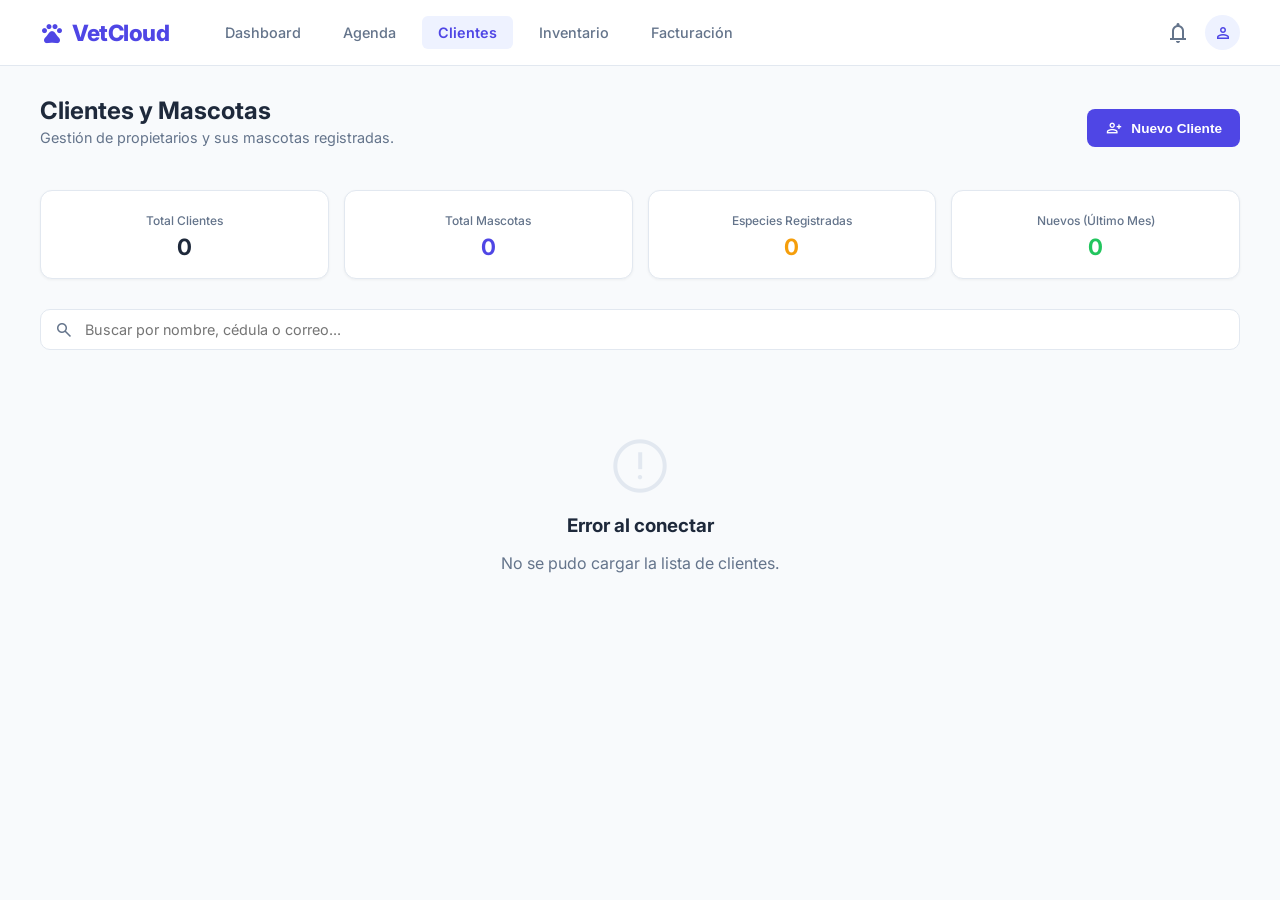
==== commit 214d4e37: "funcionamiento del logo" ====
--- a/Vetcloud-main/Vetcloud-main/clientes.html
+++ b/Vetcloud-main/Vetcloud-main/clientes.html
@@ -5,6 +5,7 @@
     <meta charset="UTF-8">
     <meta name="viewport" content="width=device-width, initial-scale=1.0">
     <title>VetCloud - Clientes y Mascotas</title>
+    <link rel="shortcut icon" href="./images/favicon.png" type="image/x-icon">
     <meta name="description" content="Gestión de clientes y sus mascotas en VetCloud - Sistema veterinario">
     <link href="https://fonts.googleapis.com/css?family=Inter:400,500,600,700&display=swap" rel="stylesheet" />
     <link href="https://fonts.googleapis.com/css?family=Material+Symbols+Outlined" rel="stylesheet" />
@@ -95,6 +96,38 @@
             font-weight: 600;
         }
 
+        /* --- Navbar Responsive --- */
+        @media (max-width: 768px) {
+            nav {
+                height: auto;
+                padding: 15px 20px;
+                flex-direction: column;
+                align-items: flex-start;
+                gap: 15px;
+            }
+            .nav-left {
+                width: 100%;
+                flex-direction: column;
+                align-items: flex-start;
+                gap: 15px;
+            }
+            .nav-right {
+                position: absolute;
+                top: 15px;
+                right: 20px;
+            }
+            .nav-links {
+                width: 100%;
+                overflow-x: auto;
+                padding-bottom: 5px;
+                gap: 5px;
+                -webkit-overflow-scrolling: touch;
+            }
+            .nav-links::-webkit-scrollbar {
+                display: none;
+            }
+        }
+
         /* --- Main --- */
         main {
             max-width: 1200px;
@@ -794,6 +827,12 @@
                 width: 100vw;
             }
         }
+
+        @media (max-width: 500px) {
+            .stats-grid {
+                grid-template-columns: 1fr;
+            }
+        }
         /* Inline pet cards in modal */
         .mascota-inline-card {
             background: var(--bg-body);
@@ -852,6 +891,43 @@
             padding: 8px 10px;
             font-size: 0.82rem;
         }
+
+        /* --- User Modal --- */
+        .user-modal {
+            position: fixed;
+            top: 80px;
+            right: 20px;
+            background: white;
+            border: 1px solid var(--border);
+            border-radius: 12px;
+            box-shadow: 0 10px 25px rgba(0,0,0,0.1);
+            padding: 20px;
+            width: 250px;
+            z-index: 1000;
+            display: none;
+            animation: slideDownFade 0.3s ease;
+        }
+        @keyframes slideDownFade {
+            from { opacity: 0; transform: translateY(-10px); }
+            to { opacity: 1; transform: translateY(0); }
+        }
+        .user-modal h4 { margin: 0 0 10px 0; color: var(--text-main); font-size: 1rem; }
+        .user-modal p { margin: 5px 0; font-size: 0.85rem; color: var(--text-muted); }
+        .user-modal hr { border: 0; border-top: 1px solid var(--border); margin: 15px 0; }
+        .btn-logout {
+            display: block;
+            width: 100%;
+            padding: 10px;
+            background: #fee2e2;
+            color: #dc2626;
+            text-align: center;
+            text-decoration: none;
+            border-radius: 8px;
+            font-size: 0.85rem;
+            font-weight: 600;
+            transition: 0.2s;
+        }
+        .btn-logout:hover { background: #fecaca; }
     </style>
 </head>
 
@@ -859,7 +935,7 @@
 
     <nav>
         <div class="nav-left">
-            <div class="logo">
+            <div class="logo" style="cursor: pointer;" onclick="toggleUserModal()">
                 <span class="material-symbols-outlined">pets</span> VetCloud
             </div>
             <ul class="nav-links">
@@ -873,9 +949,28 @@
         <div class="nav-right" style="display: flex; align-items: center; gap: 15px;">
             <span class="material-symbols-outlined"
                 style="color: var(--text-muted); cursor: pointer;">notifications</span>
-            <div style="width: 35px; height: 35px; background: #ddd; border-radius: 50%;"></div>
+            <div style="width: 35px; height: 35px; background: var(--primary-light); color: var(--primary); border-radius: 50%; display: flex; align-items: center; justify-content: center; cursor: pointer;" onclick="toggleUserModal()">
+                <span class="material-symbols-outlined" style="font-size: 20px;">person</span>
+            </div>
         </div>
     </nav>
+
+    <div id="userModal" class="user-modal">
+        <div style="display: flex; align-items: center; gap: 10px; margin-bottom: 15px;">
+            <div style="width: 40px; height: 40px; background: var(--primary-light); color: var(--primary); border-radius: 50%; display: flex; align-items: center; justify-content: center;">
+                <span class="material-symbols-outlined">account_circle</span>
+            </div>
+            <div>
+                <h4 id="user-name" style="margin:0;">Cargando...</h4>
+                <p id="user-email" style="margin:0; font-size: 0.75rem;">...</p>
+            </div>
+        </div>
+        <hr>
+        <a href="logout.php" class="btn-logout">
+            <span class="material-symbols-outlined" style="font-size: 16px; vertical-align: middle; margin-right: 5px;">logout</span>
+            Cerrar Sesión
+        </a>
+    </div>
 
     <main>
         <header class="header-section">
@@ -1570,6 +1665,37 @@
             window.history.replaceState({}, '', 'clientes.html');
         }
 
+        // ===== User Modal Logic =====
+        function toggleUserModal() {
+            const modal = document.getElementById('userModal');
+            if (modal.style.display === 'block') {
+                modal.style.display = 'none';
+            } else {
+                fetch('session_info.php')
+                    .then(r => r.json())
+                    .then(data => {
+                        if (data.status === 'success') {
+                            document.getElementById('user-name').textContent = data.user.username;
+                            document.getElementById('user-email').textContent = data.user.email;
+                            modal.style.display = 'block';
+                        } else {
+                            window.location.href = 'login.html';
+                        }
+                    });
+            }
+        }
+
+        window.addEventListener('click', function (e) {
+            const modal = document.getElementById('userModal');
+            const logo = document.querySelector('.logo');
+            const avatar = document.querySelector('.nav-right div');
+            if (modal && modal.style.display === 'block') {
+                if (!modal.contains(e.target) && !logo.contains(e.target) && !avatar.contains(e.target)) {
+                    modal.style.display = 'none';
+                }
+            }
+        });
+
         // ===== Init =====
         cargarEstadisticas();
         cargarClientes();
